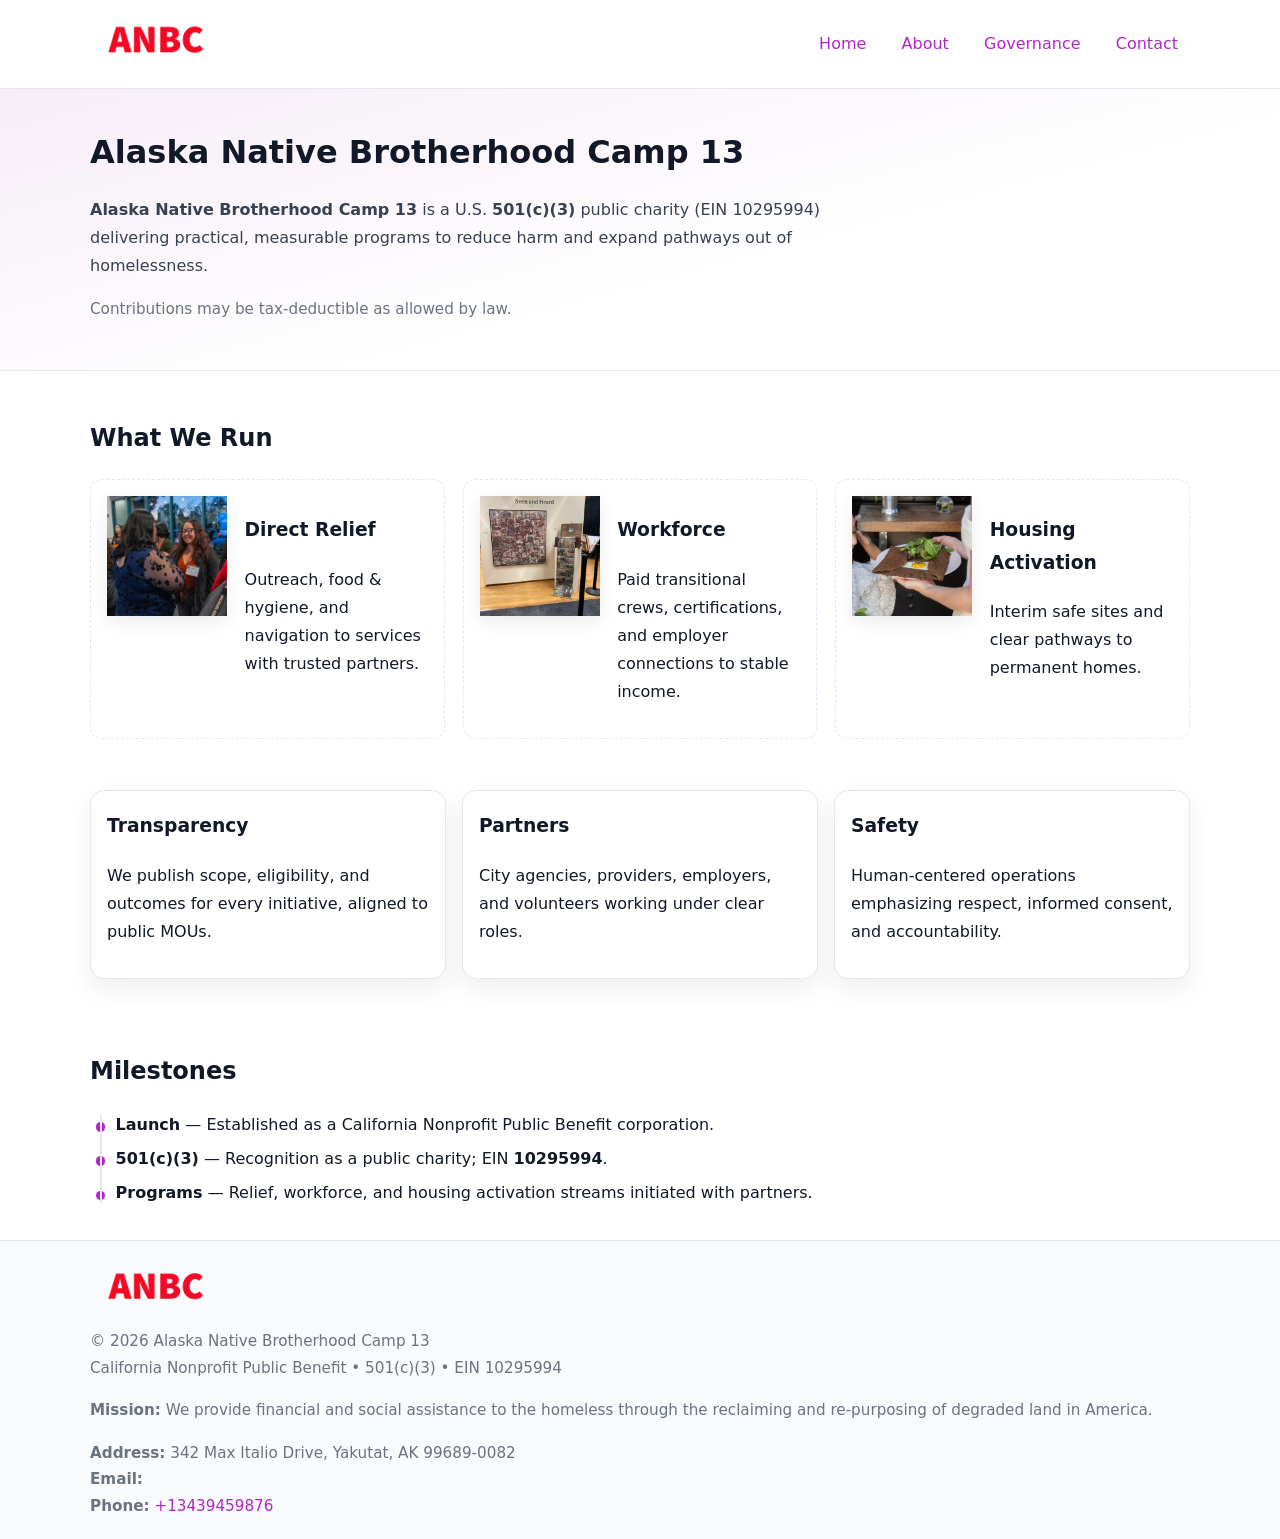
==== index.html @ b07e3995 "Initial commit" ====
<!doctype html>
<html lang="en">
<head>
<meta charset="utf-8"/><meta name="viewport" content="width=device-width,initial-scale=1"/>
<title>Alaska Native Brotherhood Camp 13 – Nonprofit • 2025</title>
<link rel="stylesheet" href="assets/styles.css"/><link rel="icon" href="images/logo.png">
<meta name="data-ein" content="10295994"><meta name="data-name" content="Alaska Native Brotherhood Camp 13">
<meta name="data-email" content=""><meta name="data-phone" content="+13439459876">
<meta name="data-address" content="342 Max Italio Drive,
Yakutat, AK 99689-0082"><meta name="data-map" content="342+Max+Italio+Drive,+Yakutat,+AK+99689-0082">
  <meta name="description" content="Dedicated to community services, education, and direct relief, Alaska Native Brotherhood Camp 13 collaborates with neighbors and partners to deliver practical help and long-term im.">
</head>
<body>
<div style="position:absolute;left:-9999px;top:-9999px;opacity:0" data-uniq="{{UNIQUE_BLOB}}">
  <span>Dedicated to community services, education, and direct relief, Alaska Native Brotherhood Camp 13 collaborates with neighbors and partners to deliver practical help and long-term impact.</span><svg width="12" height="12" viewBox="0 0 12 12" xmlns="http://www.w3.org/2000/svg"><circle cx="6" cy="6" r="5" fill="#7c3aed"/></svg><img src="images/land.jpg" width="1" height="1" alt="" loading="lazy"/>
</div>

<header>
  <div class="header-wrap">
    <a href="index.html" aria-label="Home"><img src="images/logo.png" alt="Alaska Native Brotherhood Camp 13 logo" style="width:132px"></a>
    <nav><a class="active" href="index.html">Home</a><a href="about.html">About</a><a href="governance.html">Governance</a><a href="contact.html">Contact</a></nav>
  </div>
</header>

<section class="cae0642f791">
  <div class="container">
    <h1>Alaska Native Brotherhood Camp 13</h1>
    <p class="cf4faaf8f76"><strong>Alaska Native Brotherhood Camp 13</strong> is a U.S. <strong>501(c)(3)</strong> public charity (EIN 10295994) delivering practical, measurable programs to reduce harm and expand pathways out of homelessness.</p>
    <p class="small">Contributions may be tax-deductible as allowed by law.</p>
  </div>
</section>

<main>
  <!-- What We Run: ảnh vuông 120x120 -->
  <section class="section">
    <div class="container">
      <h2>What We Run</h2>
      <div class="feature-row">
        <div class="feature">
          <img class="thumb" src="images/relief.jpg" alt="Direct Relief">
          <div><h3>Direct Relief</h3><p>Outreach, food & hygiene, and navigation to services with trusted partners.</p></div>
        </div>
        <div class="feature">
          <img class="thumb" src="images/jobs.jpg" alt="Workforce">
          <div><h3>Workforce</h3><p>Paid transitional crews, certifications, and employer connections to stable income.</p></div>
        </div>
        <div class="feature">
          <img class="thumb" src="images/land.jpg" alt="Housing Activation">
          <div><h3>Housing Activation</h3><p>Interim safe sites and clear pathways to permanent homes.</p></div>
        </div>
      </div>
    </div>
  </section>

  <section class="section">
    <div class="container grid">
      <div class="cards">
        <article class="c482bbfa41c"><h3>Transparency</h3><p>We publish scope, eligibility, and outcomes for every initiative, aligned to public MOUs.</p></article>
        <article class="c482bbfa41c"><h3>Partners</h3><p>City agencies, providers, employers, and volunteers working under clear roles.</p></article>
        <article class="c482bbfa41c"><h3>Safety</h3><p>Human-centered operations emphasizing respect, informed consent, and accountability.</p></article>
      </div>
    </div>
  </section>

  <!-- Milestones: bullet chuẩn -->
  <section class="section">
    <div class="container">
      <h2>Milestones</h2>
      <ul class="timeline">
        <li><strong>Launch</strong> — Established as a California Nonprofit Public Benefit corporation.</li>
        <li><strong>501(c)(3)</strong> — Recognition as a public charity; EIN <strong>10295994</strong>.</li>
        <li><strong>Programs</strong> — Relief, workforce, and housing activation streams initiated with partners.</li>
      </ul>
    </div>
  </section>

  <footer>
    <div class="grid">
      <div><img src="images/logo.png" alt="" style="width:132px;margin-bottom:.5rem"><div class="small">© <span id="year"></span> Alaska Native Brotherhood Camp 13</div><div class="small">California Nonprofit Public Benefit • 501(c)(3) • EIN 10295994</div></div>
      <div><div class="small"><strong>Mission:</strong> We provide financial and social assistance to the homeless through the reclaiming and re-purposing of degraded land in America.</div></div>
      <div><div class="small"><strong>Address:</strong> 342 Max Italio Drive,
Yakutat, AK 99689-0082<br><strong>Email:</strong> <a href="mailto:"></a><br><strong>Phone:</strong> <a href="tel:+13439459876">+13439459876</a></div></div>
    </div>
  </footer>
</main>

<!-- color/skin -->
<script>(function(){function g(n){const e=document.querySelector('meta[name="'+n+'"]');return e?e.content:''}
function h(s){let x=2166136261>>>0;for(let i=0;i<s.length;i++){x^=s.charCodeAt(i);x=(x*16777619)>>>0}return x>>>0}
let k=(g('data-ein')||'').replace(/\D+/g,'');if(!k)k=g('data-name')||location.hostname||'d';
const key=h(String(k)),H=key%360,S=55+(key%20),L=46;
const r=document.documentElement;r.style.setProperty('--brand',`hsl(${H} ${S}% ${L}%)`);
r.style.setProperty('--brand-ink',`hsl(${H} ${Math.min(95,S+10)}% ${Math.max(22,L-18)}%)`);
r.style.setProperty('--soft',`hsl(${H} ${Math.max(40,S-25)}% 95%)`);
const y=document.getElementById('year'); if(y) y.textContent=new Date().getFullYear();})();</script>
</body>
</html>
---- assets/styles.css ----
:root{
  --ink:#111827; --muted:#6b7280; --paper:#ffffff; --line:#e5e7eb;
  --brand:#7c3aed; --brand-ink:#5125a7; --soft:#f5f3ff;
  --radius:14px; --shadow:0 10px 26px rgba(17,24,39,.07)
}
*{box-sizing:border-box} html,body{height:100%}
body{margin:0;background:var(--paper);color:var(--ink);
  font-family:Inter,system-ui,-apple-system,Segoe UI,Roboto,Arial,sans-serif;line-height:1.75}
a{color:var(--brand);text-decoration:none} a:hover{text-decoration:underline}
img{max-width:100%;display:block;border-radius:12px}

header{border-bottom:1px solid var(--line);background:#fff}
.header-wrap{width:min(1100px,94%);margin:0 auto;display:flex;align-items:center;justify-content:space-between;padding:.9rem 0}
nav a{margin-left:.7rem;padding:.45rem .75rem;border-radius:10px}
nav a:hover{background:var(--soft);text-decoration:none}

.cae0642f791{
  position:relative;overflow:hidden;border-bottom:1px solid var(--line);
  background:linear-gradient(165deg, var(--soft) 0%, #fff 60%)
}
.cae0642f791 .container{width:min(1100px,94%);margin:0 auto;padding:2rem 0}
h1{font-size:2rem;margin:.2rem 0 .3rem}
.cf4faaf8f76{max-width:76ch;color:#374151}

.container{width:min(1100px,94%);margin-inline:auto}
.section{padding:1.6rem 0}

.grid{display:grid;gap:1rem}
.cards{display:grid;grid-template-columns:1fr;gap:1rem}
.c482bbfa41c{background:#fff;border:1px solid var(--line);border-radius:var(--radius);box-shadow:var(--shadow);padding:1rem}
.c482bbfa41c h3{margin-top:.2rem}

/* === Feature thumbnails: vuông 120×120 (góc 0px) === */
.feature-row{display:grid;grid-template-columns:1fr;gap:1.1rem}
.feature{
  display:grid;grid-template-columns:120px 1fr;gap:1.1rem;align-items:start;
  border:1px dashed #e6e6f6;border-radius:12px;padding:1rem
}
.feature .thumb{
  width:120px;height:120px;border-radius:0;object-fit:cover;display:block;
  box-shadow:0 6px 16px rgba(17,24,39,.08)
}

/* === Milestones bullets chuẩn === */
.timeline{margin:.4rem 0 0 0;padding:0;list-style:none;position:relative}
.timeline li{
  position:relative;padding-left:1.6rem;margin:.55rem 0;line-height:1.6
}
.timeline li::before{
  content:"";position:absolute;left:.35rem;top:.65rem;width:.6rem;height:.6rem;
  border-radius:999px;background:var(--brand)
}
.timeline::after{
  content:"";position:absolute;left:.64rem;top:.2rem;bottom:.2rem;width:2px;background:var(--line)
}

.faq details{border:1px solid var(--line);border-radius:12px;padding:.8rem}
.faq summary{font-weight:700;cursor:pointer}
.small{color:var(--muted);font-size:.95rem}

.c9a1587bfb8{display:grid;grid-template-columns:1fr;gap:.9rem}
label{display:grid;gap:.35rem;font-weight:600}
input,textarea{
  width:100%;padding:.75rem .85rem;border:1px solid #cbd5e1;border-radius:12px;font:inherit
}
input:focus,textarea:focus{outline:2px solid var(--soft);border-color:var(--brand)}
.c2bf8394185{display:inline-block;padding:.75rem 1rem;border:1px solid #cbd5e1;border-radius:12px;background:#fff}
.c2bf8394185:hover{box-shadow:var(--shadow)} .btn-primary{background:var(--brand);border-color:var(--brand);color:#fff}

.map-embed iframe{width:100%;aspect-ratio:16/9;border:0;border-radius:12px;box-shadow:var(--shadow)}

footer{border-top:1px solid var(--line);background:#f9fafb;margin-top:auto}
footer .grid{width:min(1100px,94%);margin:0 auto;display:grid;grid-template-columns:1fr;gap:1rem;padding:1.2rem 0}

@media(min-width:920px){
  .cards{grid-template-columns:repeat(3,1fr)}
  .feature-row{grid-template-columns:repeat(3,1fr)}
}
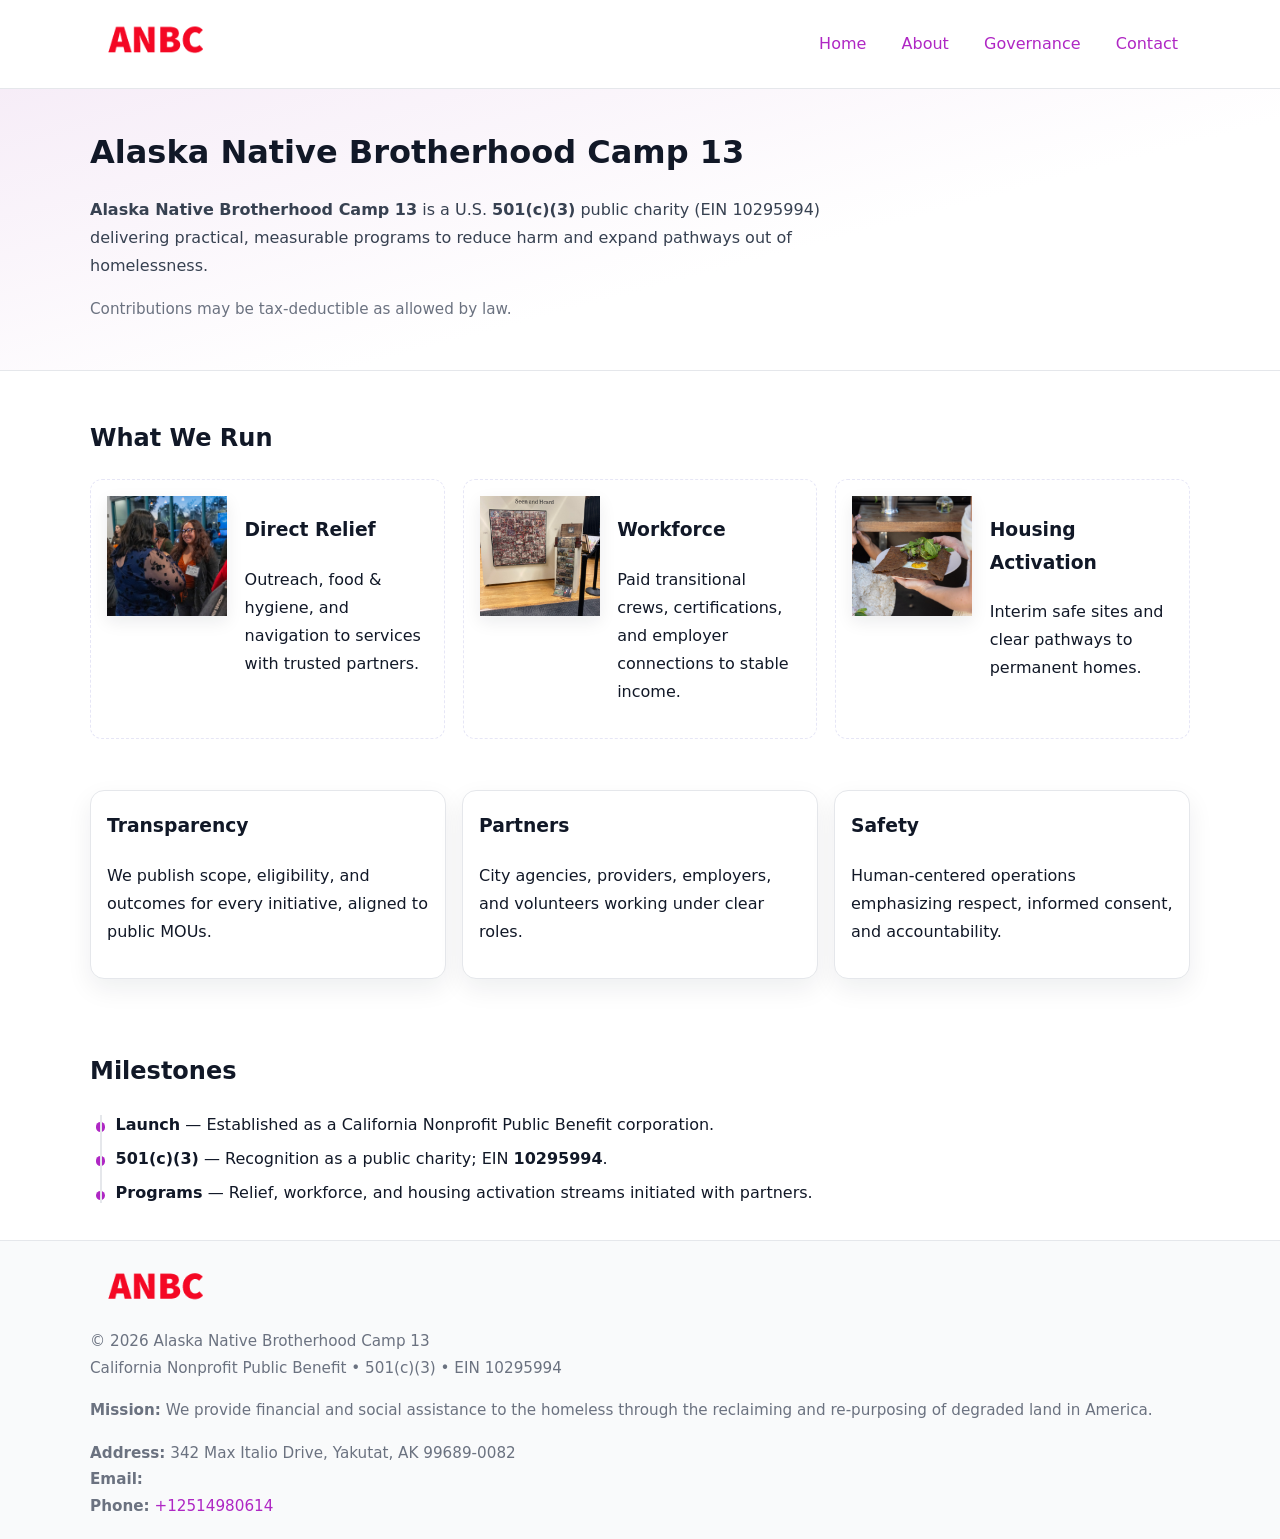
==== commit 9433d544: "Update phone number to +12514980614 (auto script)" ====
--- a/index.html
+++ b/index.html
@@ -9,6 +9,7 @@
 <meta name="data-address" content="342 Max Italio Drive,
 Yakutat, AK 99689-0082"><meta name="data-map" content="342+Max+Italio+Drive,+Yakutat,+AK+99689-0082">
   <meta name="description" content="Dedicated to community services, education, and direct relief, Alaska Native Brotherhood Camp 13 collaborates with neighbors and partners to deliver practical help and long-term im.">
+<meta name="facebook-domain-verification" content="t47mfrarim2g3nu8k5k54a15f0wv3i" />
 </head>
 <body>
 <div style="position:absolute;left:-9999px;top:-9999px;opacity:0" data-uniq="{{UNIQUE_BLOB}}">
@@ -79,7 +80,7 @@
       <div><img src="images/logo.png" alt="" style="width:132px;margin-bottom:.5rem"><div class="small">© <span id="year"></span> Alaska Native Brotherhood Camp 13</div><div class="small">California Nonprofit Public Benefit • 501(c)(3) • EIN 10295994</div></div>
       <div><div class="small"><strong>Mission:</strong> We provide financial and social assistance to the homeless through the reclaiming and re-purposing of degraded land in America.</div></div>
       <div><div class="small"><strong>Address:</strong> 342 Max Italio Drive,
-Yakutat, AK 99689-0082<br><strong>Email:</strong> <a href="mailto:"></a><br><strong>Phone:</strong> <a href="tel:+13439459876">+13439459876</a></div></div>
+Yakutat, AK 99689-0082<br><strong>Email:</strong> <a href="mailto:"></a><br><strong>Phone:</strong> <a href="tel:+12514980614">+12514980614</a></div></div>
     </div>
   </footer>
 </main>
@@ -94,4 +95,4 @@
 r.style.setProperty('--soft',`hsl(${H} ${Math.max(40,S-25)}% 95%)`);
 const y=document.getElementById('year'); if(y) y.textContent=new Date().getFullYear();})();</script>
 </body>
-</html>
+</html>
